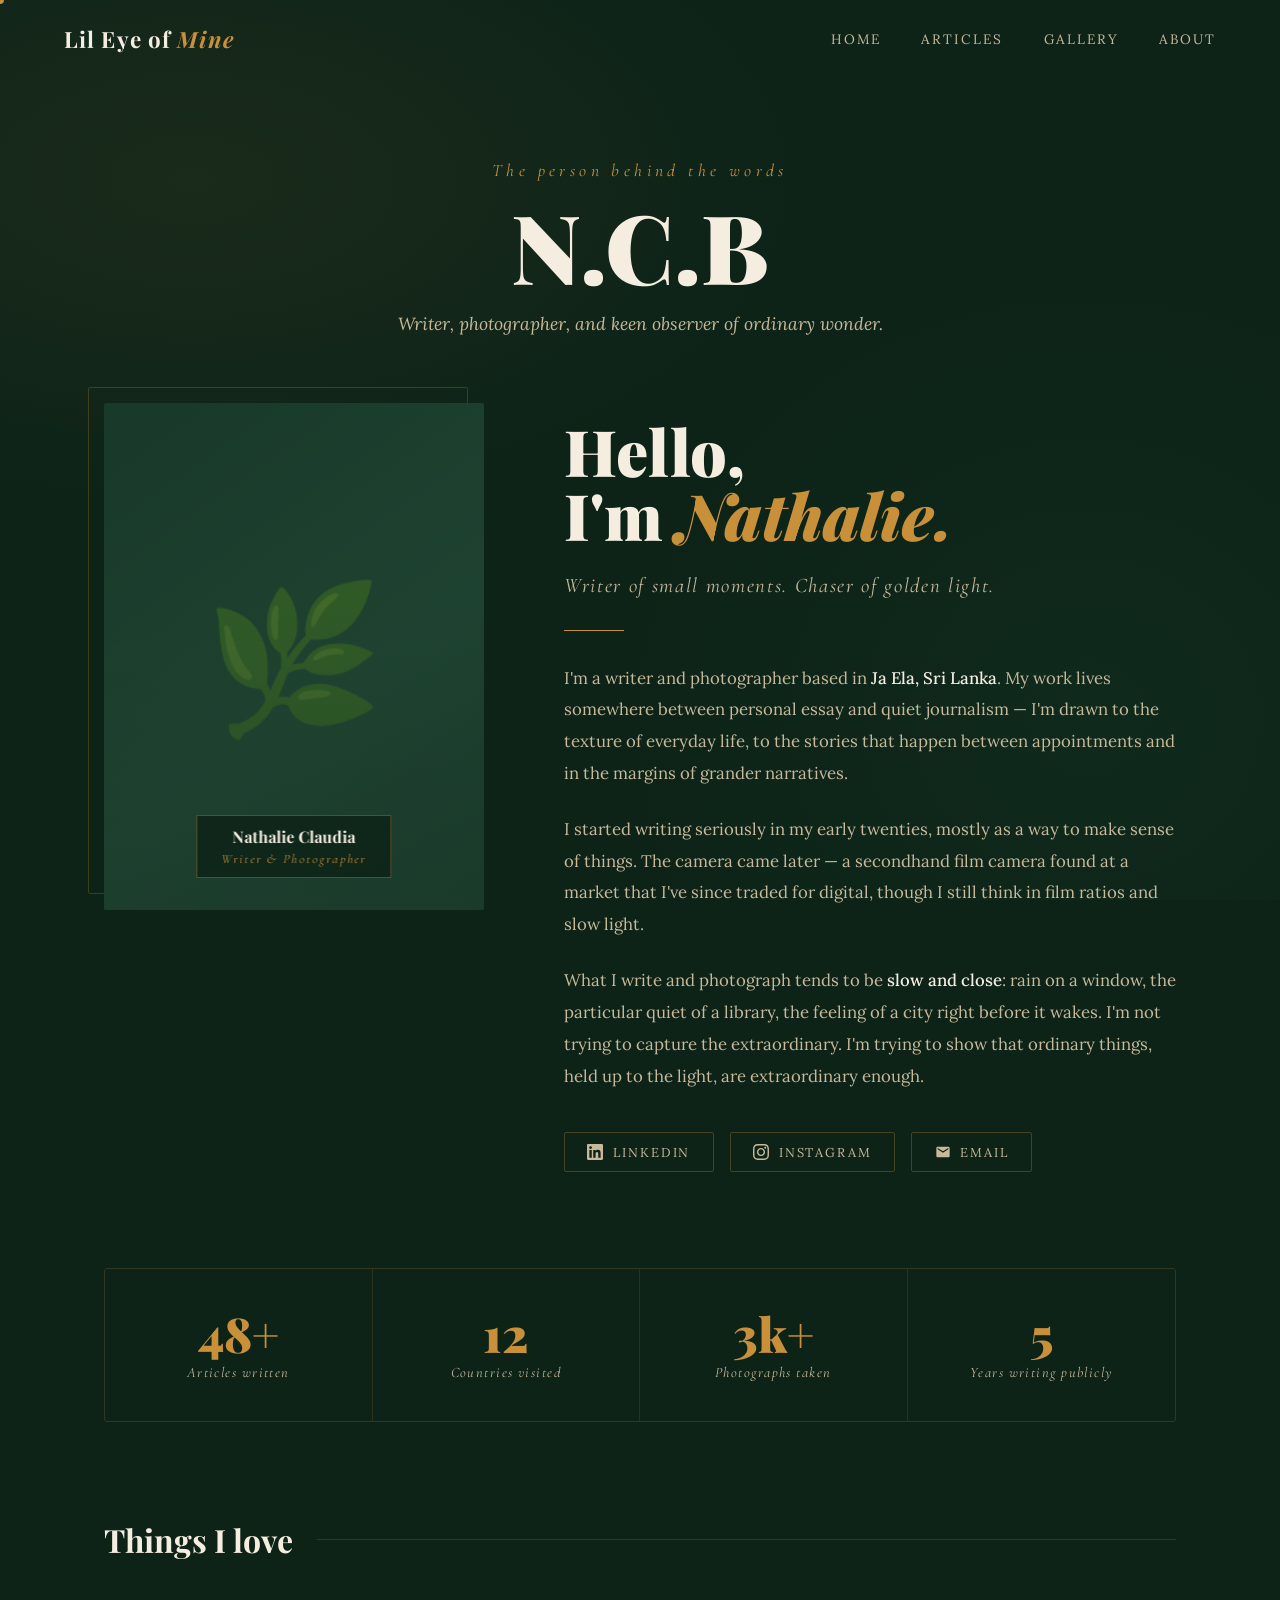
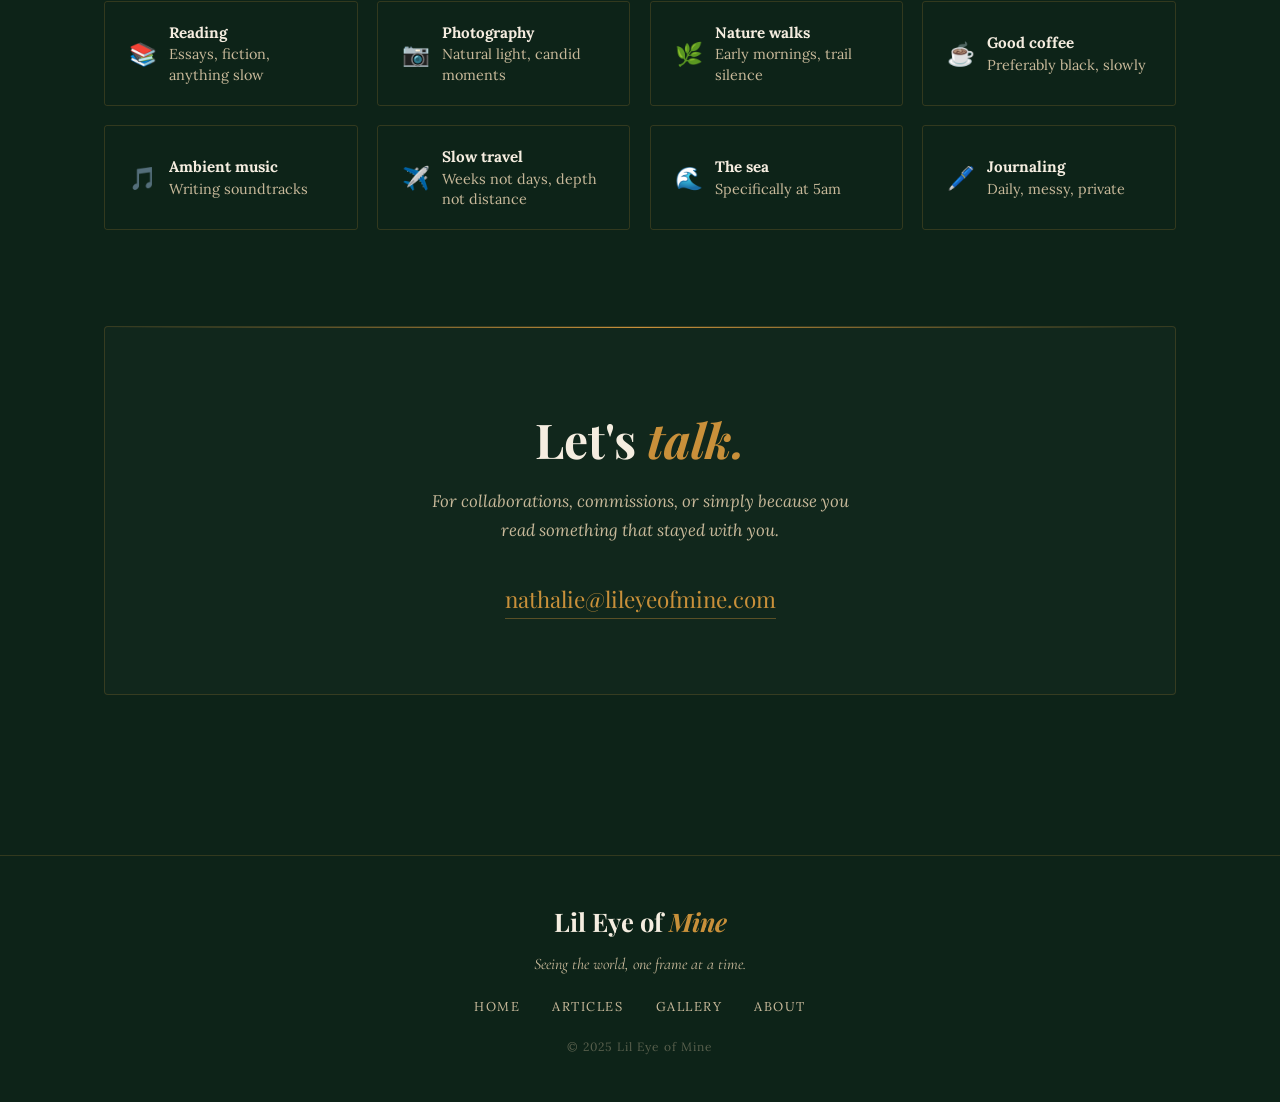
==== about.html @ 5d55c8c0 "deploy" ====
<!DOCTYPE html>
<html lang="en">
<head>
<meta charset="UTF-8">
<meta name="viewport" content="width=device-width, initial-scale=1.0">
<title>About — Lil Eye of Mine</title>
<link rel="preconnect" href="https://fonts.googleapis.com">
<link href="https://fonts.googleapis.com/css2?family=Playfair+Display:ital,wght@0,400;0,700;0,900;1,400;1,700&family=Lora:ital,wght@0,400;0,500;1,400&family=Cormorant+Garamond:ital,wght@0,300;1,300;1,400&display=swap" rel="stylesheet">
<link rel="stylesheet" href="shared.css">
<link rel="stylesheet" href="about.css">
</head>
<body>
<div class="static-bg"></div>

<nav class="nav" id="mainNav">
  <a href="index.html" class="nav-logo">Lil Eye of <span>Mine</span></a>
  <div class="nav-links">
    <a href="index.html">Home</a>
    <a href="articles.html">Articles</a>
    <a href="gallery.html">Gallery</a>
    <a href="about.html">About</a>
  </div>
</nav>

<div class="page-header reveal">
  <span class="page-header-tag">The person behind the words</span>
  <h1>N.C.B</h1>
  <p>Writer, photographer, and keen observer of ordinary wonder.</p>
</div>

<div class="about-page">

  <!-- INTRO -->
  <div class="about-intro">

    <div class="portrait-col reveal">
      <div class="portrait-main">
        <div class="portrait-main-placeholder">🌿</div>
      </div>
      <div class="portrait-tag">
        <strong>Nathalie Claudia</strong>
        <em>Writer & Photographer</em>
      </div>
    </div>

    <div class="about-text-col reveal">
      <h1 class="about-name">Hello,<br>I'm <em>Nathalie.</em></h1>
      <p class="about-tagline">Writer of small moments. Chaser of golden light.</p>
      <div class="about-divider"></div>
      <div class="about-bio">
        <p>I'm a writer and photographer based in <strong>Ja Ela, Sri Lanka</strong>. My work lives somewhere between personal essay and quiet journalism — I'm drawn to the texture of everyday life, to the stories that happen between appointments and in the margins of grander narratives.</p>
        <p>I started writing seriously in my early twenties, mostly as a way to make sense of things. The camera came later — a secondhand film camera found at a market that I've since traded for digital, though I still think in film ratios and slow light.</p>
        <p>What I write and photograph tends to be <strong>slow and close</strong>: rain on a window, the particular quiet of a library, the feeling of a city right before it wakes. I'm not trying to capture the extraordinary. I'm trying to show that ordinary things, held up to the light, are extraordinary enough.</p>
      </div>

      <div class="social-links">
        <a href="#" class="social-link">
          <svg viewBox="0 0 24 24"><path d="M20.447 20.452h-3.554v-5.569c0-1.328-.027-3.037-1.852-3.037-1.853 0-2.136 1.445-2.136 2.939v5.667H9.351V9h3.414v1.561h.046c.477-.9 1.637-1.85 3.37-1.85 3.601 0 4.267 2.37 4.267 5.455v6.286zM5.337 7.433c-1.144 0-2.063-.926-2.063-2.065 0-1.138.92-2.063 2.063-2.063 1.14 0 2.064.925 2.064 2.063 0 1.139-.925 2.065-2.064 2.065zm1.782 13.019H3.555V9h3.564v11.452zM22.225 0H1.771C.792 0 0 .774 0 1.729v20.542C0 23.227.792 24 1.771 24h20.451C23.2 24 24 23.227 24 22.271V1.729C24 .774 23.2 0 22.222 0h.003z"/></svg>
          LinkedIn
        </a>
        <a href="#" class="social-link">
          <svg viewBox="0 0 24 24"><path d="M12 2.163c3.204 0 3.584.012 4.85.07 3.252.148 4.771 1.691 4.919 4.919.058 1.265.069 1.645.069 4.849 0 3.205-.012 3.584-.069 4.849-.149 3.225-1.664 4.771-4.919 4.919-1.266.058-1.644.07-4.85.07-3.204 0-3.584-.012-4.849-.07-3.26-.149-4.771-1.699-4.919-4.92-.058-1.265-.07-1.644-.07-4.849 0-3.204.013-3.583.07-4.849.149-3.227 1.664-4.771 4.919-4.919 1.266-.057 1.645-.069 4.849-.069zm0-2.163c-3.259 0-3.667.014-4.947.072-4.358.2-6.78 2.618-6.98 6.98-.059 1.281-.073 1.689-.073 4.948 0 3.259.014 3.668.072 4.948.2 4.358 2.618 6.78 6.98 6.98 1.281.058 1.689.072 4.948.072 3.259 0 3.668-.014 4.948-.072 4.354-.2 6.782-2.618 6.979-6.98.059-1.28.073-1.689.073-4.948 0-3.259-.014-3.667-.072-4.947-.196-4.354-2.617-6.78-6.979-6.98-1.281-.059-1.69-.073-4.949-.073zm0 5.838c-3.403 0-6.162 2.759-6.162 6.162s2.759 6.163 6.162 6.163 6.162-2.759 6.162-6.163c0-3.403-2.759-6.162-6.162-6.162zm0 10.162c-2.209 0-4-1.79-4-4 0-2.209 1.791-4 4-4s4 1.791 4 4c0 2.21-1.791 4-4 4zm6.406-11.845c-.796 0-1.441.645-1.441 1.44s.645 1.44 1.441 1.44c.795 0 1.439-.645 1.439-1.44s-.644-1.44-1.439-1.44z"/></svg>
          Instagram
        </a>

        <a href="mailto:amara@lileyeofmine.com" class="social-link">
          <svg viewBox="0 0 24 24"><path d="M20 4H4c-1.1 0-2 .9-2 2v12c0 1.1.9 2 2 2h16c1.1 0 2-.9 2-2V6c0-1.1-.9-2-2-2zm0 4l-8 5-8-5V6l8 5 8-5v2z"/></svg>
          Email
        </a>
      </div>
    </div>
  </div>

  <!-- STATS -->
  <div class="stats-strip reveal">
    <div class="stat-item">
      <div class="stat-number">48+</div>
      <div class="stat-label">Articles written</div>
    </div>
    <div class="stat-item">
      <div class="stat-number">12</div>
      <div class="stat-label">Countries visited</div>
    </div>
    <div class="stat-item">
      <div class="stat-number">3k+</div>
      <div class="stat-label">Photographs taken</div>
    </div>
    <div class="stat-item">
      <div class="stat-number">5</div>
      <div class="stat-label">Years writing publicly</div>
    </div>
  </div>

  <!-- INTERESTS -->
  <div class="interests-section">
    <h2 class="interests-heading reveal">Things I love</h2>
    <div class="interests-grid">
      <div class="interest-pill reveal">
        <div class="interest-icon">📚</div>
        <div class="interest-text"><strong>Reading</strong>Essays, fiction, anything slow</div>
      </div>
      <div class="interest-pill reveal">
        <div class="interest-icon">📷</div>
        <div class="interest-text"><strong>Photography</strong>Natural light, candid moments</div>
      </div>
      <div class="interest-pill reveal">
        <div class="interest-icon">🌿</div>
        <div class="interest-text"><strong>Nature walks</strong>Early mornings, trail silence</div>
      </div>
      <div class="interest-pill reveal">
        <div class="interest-icon">☕</div>
        <div class="interest-text"><strong>Good coffee</strong>Preferably black, slowly</div>
      </div>
      <div class="interest-pill reveal">
        <div class="interest-icon">🎵</div>
        <div class="interest-text"><strong>Ambient music</strong>Writing soundtracks</div>
      </div>
      <div class="interest-pill reveal">
        <div class="interest-icon">✈️</div>
        <div class="interest-text"><strong>Slow travel</strong>Weeks not days, depth not distance</div>
      </div>
      <div class="interest-pill reveal">
        <div class="interest-icon">🌊</div>
        <div class="interest-text"><strong>The sea</strong>Specifically at 5am</div>
      </div>
      <div class="interest-pill reveal">
        <div class="interest-icon">🖊️</div>
        <div class="interest-text"><strong>Journaling</strong>Daily, messy, private</div>
      </div>
    </div>
  </div>

  <!-- CONTACT -->
  <div class="contact-section reveal">
    <h2>Let's <em>talk.</em></h2>
    <p>For collaborations, commissions, or simply because you read something that stayed with you.</p>
    <a href="mailto:nathalie@gmail.com" class="contact-email">nathalie@lileyeofmine.com</a>
  </div>

</div>

<footer class="footer">
  <div class="footer-inner">
    <div class="footer-logo">Lil Eye of <span>Mine</span></div>
    <p class="footer-tagline">Seeing the world, one frame at a time.</p>
    <div class="footer-links">
      <a href="index.html">Home</a>
      <a href="articles.html">Articles</a>
      <a href="gallery.html">Gallery</a>
      <a href="about.html">About</a>
    </div>
    <p class="footer-copy">© 2025 Lil Eye of Mine</p>
  </div>
</footer>

<script src="shared.js"></script>
</body>
</html>
---- shared.css ----
/* ═══════════════════════════════════════════
   LEAF & INK — Shared Stylesheet
   Palette: Forest Green · Warm Cream · Gold
   ═══════════════════════════════════════════ */

:root {
  --green-deep:   #0d2318;
  --green-mid:    #1a3a2a;
  --green-light:  #2a5540;
  --cream:        #f5ede0;
  --cream-muted:  #c8b99a;
  --gold:         #c9903a;
  --gold-dim:     rgba(201,144,58,0.4);
  --gold-glow:    rgba(201,144,58,0.15);
}

*, *::before, *::after { box-sizing: border-box; margin: 0; padding: 0; }

html { scroll-behavior: smooth; }

/* ── CUSTOM CURSOR ── */
* { cursor: none !important; }

.cursor-dot {
  position: fixed;
  top: 0; left: 0;
  width: 8px; height: 8px;
  background: var(--gold);
  border-radius: 50%;
  pointer-events: none;
  z-index: 9999;
  transform: translate(-50%, -50%);
  transition: transform 0.1s ease, background 0.3s ease, width 0.3s ease, height 0.3s ease;
  mix-blend-mode: normal;
}

.cursor-ring {
  position: fixed;
  top: 0; left: 0;
  width: 36px; height: 36px;
  border: 1px solid rgba(201,144,58,0.6);
  border-radius: 50%;
  pointer-events: none;
  z-index: 9998;
  transform: translate(-50%, -50%);
  transition: transform 0.12s ease, width 0.35s ease, height 0.35s ease,
              border-color 0.35s ease, background 0.35s ease;
}

/* Hover state — grows ring, dot pulses gold */
body.cursor-hover .cursor-dot {
  width: 10px; height: 10px;
  background: var(--cream);
}

body.cursor-hover .cursor-ring {
  width: 52px; height: 52px;
  border-color: var(--gold);
  background: rgba(201,144,58,0.07);
}

/* Click state */
body.cursor-click .cursor-dot {
  width: 6px; height: 6px;
  background: var(--cream);
}

body.cursor-click .cursor-ring {
  width: 22px; height: 22px;
  border-color: var(--cream);
  background: rgba(201,144,58,0.15);
}

body {
  background: var(--green-deep);
  color: var(--cream);
  font-family: 'Lora', serif;
  min-height: 100vh;
  overflow-x: hidden;
}

/* ── KEYFRAMES ── */
@keyframes fadeUp {
  to { opacity: 1; transform: translateY(0); }
}

@keyframes fadeIn {
  from { opacity: 0; }
  to   { opacity: 1; }
}

@keyframes shimmer {
  0%   { background-position: -200% center; }
  100% { background-position: 200% center; }
}

/* ── NAVIGATION ── */
.nav {
  position: fixed; top: 0; left: 0; right: 0; z-index: 100;
  display: flex; align-items: center; justify-content: space-between;
  padding: 1.5rem clamp(1.5rem, 5vw, 4rem);
  transition: background 0.4s, backdrop-filter 0.4s;
}

.nav.scrolled {
  background: rgba(13,35,24,0.92);
  backdrop-filter: blur(12px);
  border-bottom: 1px solid rgba(201,144,58,0.15);
}

.nav-logo {
  font-family: 'Playfair Display', serif;
  font-size: 1.4rem; font-weight: 700;
  color: var(--cream); text-decoration: none;
  letter-spacing: 0.05em;
}

.nav-logo span { color: var(--gold); font-style: italic; }

.nav-links {
  display: flex; gap: 2.5rem;
}

.nav-links a {
  font-family: 'Lora', serif;
  font-size: 0.85rem; letter-spacing: 0.15em;
  text-transform: uppercase; text-decoration: none;
  color: var(--cream-muted); transition: color 0.3s;
  position: relative;
}

.nav-links a::after {
  content: ''; position: absolute; bottom: -4px; left: 0; right: 0;
  height: 1px; background: var(--gold);
  transform: scaleX(0); transform-origin: left;
  transition: transform 0.3s ease;
}

.nav-links a:hover { color: var(--cream); }
.nav-links a:hover::after { transform: scaleX(1); }

/* ── PAGE HEADER ── */
.page-header {
  position: relative; z-index: 2;
  padding: 10rem clamp(1.5rem, 5vw, 6rem) 4rem;
  max-width: 1300px; margin: 0 auto;
  text-align: center;
}

.page-header-tag {
  font-family: 'Cormorant Garamond', serif;
  font-style: italic; font-size: 1.1rem;
  color: var(--gold); letter-spacing: 0.25em;
  display: block; margin-bottom: 1rem;
}

.page-header h1 {
  font-family: 'Playfair Display', serif;
  font-size: clamp(3rem, 8vw, 6rem);
  font-weight: 900; color: var(--cream);
  line-height: 1.0; margin-bottom: 1rem;
}

.page-header p {
  font-family: 'Lora', serif;
  font-style: italic; font-size: 1.1rem;
  color: var(--cream-muted); max-width: 520px;
  margin: 0 auto; line-height: 1.7;
}

/* ── FOOTER ── */
.footer {
  position: relative; z-index: 2;
  border-top: 1px solid rgba(201,144,58,0.2);
  margin-top: 4rem;
  padding: 3rem clamp(1.5rem, 5vw, 4rem);
}

.footer-inner {
  max-width: 1300px; margin: 0 auto;
  display: flex; flex-direction: column; align-items: center;
  gap: 1rem; text-align: center;
}

.footer-logo {
  font-family: 'Playfair Display', serif;
  font-size: 1.6rem; font-weight: 700; color: var(--cream);
}

.footer-logo span { color: var(--gold); font-style: italic; }

.footer-tagline {
  font-family: 'Cormorant Garamond', serif;
  font-style: italic; font-size: 1rem;
  color: var(--cream-muted);
}

.footer-links {
  display: flex; gap: 2rem; flex-wrap: wrap; justify-content: center;
  margin: 0.5rem 0;
}

.footer-links a {
  font-family: 'Lora', serif; font-size: 0.8rem;
  letter-spacing: 0.12em; text-transform: uppercase;
  color: var(--cream-muted); text-decoration: none;
  transition: color 0.3s;
}

.footer-links a:hover { color: var(--gold); }

.footer-copy {
  font-family: 'Lora', serif; font-size: 0.75rem;
  color: rgba(200,185,154,0.4); letter-spacing: 0.08em;
}

/* ── STATIC BG (non-homepage) ── */
.static-bg {
  position: fixed; inset: 0; z-index: 0;
  background:
    radial-gradient(ellipse 80% 60% at 15% 20%, rgba(201,144,58,0.07) 0%, transparent 60%),
    radial-gradient(ellipse 60% 80% at 85% 80%, rgba(26,80,50,0.15) 0%, transparent 60%),
    var(--green-deep);
}

/* ── UTILITY ── */
.visually-hidden { position: absolute; width: 1px; height: 1px; overflow: hidden; clip: rect(0,0,0,0); }

/* ── SCROLL REVEAL ── */
.reveal {
  opacity: 0; transform: translateY(28px);
  transition: opacity 0.8s ease, transform 0.8s ease;
}

.reveal.visible { opacity: 1; transform: translateY(0); }

/* ══════════════════════════════════════
   FAT BEE FOLLOWER
   ══════════════════════════════════════ */

.bee-follower {
  position: fixed;
  pointer-events: none;
  z-index: 9997;
  transition: opacity 0.4s;
  transform: translate(-50%, -50%);
}

.bee-body {
  position: relative;
  width: 38px;
  height: 38px;
  display: flex;
  align-items: center;
  justify-content: center;
}

/* ── WINGS ── */
.bee-wing {
  position: absolute;
  width: 20px;
  height: 13px;
  background: rgba(220, 240, 255, 0.78);
  border-radius: 50% 50% 50% 50% / 60% 60% 40% 40%;
  border: 1px solid rgba(180, 220, 255, 0.5);
  top: -6px;
  animation: wingFlap 0.13s ease-in-out infinite alternate;
  transform-origin: bottom center;
}

.bee-wing-l {
  left: 0px;
  transform-origin: bottom right;
  animation-name: wingFlapL;
}

.bee-wing-r {
  right: 0px;
  transform-origin: bottom left;
  animation-name: wingFlapR;
}

@keyframes wingFlapL {
  from { transform: rotate(-25deg) scaleY(1);   }
  to   { transform: rotate(-5deg)  scaleY(0.75); }
}

@keyframes wingFlapR {
  from { transform: rotate(25deg)  scaleY(1);   }
  to   { transform: rotate(5deg)   scaleY(0.75); }
}

/* ── TORSO ── */
.bee-torso {
  position: relative;
  width: 26px;
  height: 30px;
  background: #f5c842;
  border-radius: 50% 50% 45% 45% / 55% 55% 50% 50%;
  display: flex;
  flex-direction: column;
  align-items: center;
  justify-content: center;
  gap: 3px;
  box-shadow:
    inset 0 3px 6px rgba(255,255,255,0.35),
    inset 0 -3px 5px rgba(180,110,0,0.25),
    0 2px 8px rgba(0,0,0,0.25);
  overflow: visible;
  margin-top: 4px;
}

/* ── STRIPES ── */
.bee-stripe {
  width: 80%;
  height: 4px;
  background: #2a1a00;
  border-radius: 2px;
  opacity: 0.85;
}

/* ── FACE ── */
.bee-face {
  position: absolute;
  top: 4px;
  display: flex;
  gap: 5px;
  align-items: center;
  justify-content: center;
  width: 100%;
}

.bee-eye {
  width: 5px;
  height: 6px;
  background: #1a1000;
  border-radius: 50%;
  position: relative;
}

/* Cute eye shine */
.bee-eye::after {
  content: '';
  position: absolute;
  top: 1px; right: 1px;
  width: 2px; height: 2px;
  background: rgba(255,255,255,0.9);
  border-radius: 50%;
}

/* ── STINGER ── */
.bee-stinger {
  position: absolute;
  bottom: -5px;
  width: 5px;
  height: 6px;
  background: #c89a20;
  border-radius: 0 0 40% 40%;
  clip-path: polygon(20% 0%, 80% 0%, 50% 100%);
}

/* ── IDLE — tiny spin in place ── */
.bee-idle .bee-body {
  animation: beeIdle 2.5s ease-in-out infinite;
}

@keyframes beeIdle {
  0%   { transform: rotate(0deg)   translateY(0);   }
  25%  { transform: rotate(8deg)   translateY(-3px); }
  50%  { transform: rotate(-8deg)  translateY(2px);  }
  75%  { transform: rotate(5deg)   translateY(-2px); }
  100% { transform: rotate(0deg)   translateY(0);   }
}
---- about.css ----
.about-page {
  position: relative; z-index: 2;
  max-width: 1200px; margin: 0 auto;
  padding: 0 clamp(1.5rem, 5vw, 6rem) 6rem;
}

/* ── INTRO BLOCK ── */
.about-intro {
  display: grid;
  grid-template-columns: 380px 1fr;
  gap: 5rem;
  align-items: start;
  margin-bottom: 6rem;
}

.portrait-col { position: relative; }

.portrait-main {
  width: 100%; aspect-ratio: 3/4;
  background: var(--green-mid);
  border-radius: 2px; overflow: hidden;
  position: relative; z-index: 1;
}

.portrait-main-placeholder {
  width: 100%; height: 100%;
  background: linear-gradient(145deg, #1a3a2a 0%, #2a5540 60%, #1a3a2a 100%);
  display: flex; align-items: center; justify-content: center;
  font-size: 9rem; opacity: 0.35;
}

.portrait-main::after {
  content: '';
  position: absolute; inset: 0;
  background: linear-gradient(to top, rgba(26,58,42,0.5) 0%, transparent 60%);
}

/* Decorative frame lines */
.portrait-col::before {
  content: '';
  position: absolute;
  top: -16px; left: -16px; right: 16px; bottom: 16px;
  border: 1px solid rgba(201,144,58,0.25);
  border-radius: 2px; z-index: 0;
}

/* Gold accent tag on portrait */
.portrait-tag {
  position: absolute; bottom: 2rem; left: 50%; transform: translateX(-50%);
  z-index: 2;
  background: rgba(13,35,24,0.85);
  border: 1px solid var(--gold-dim);
  padding: 0.6rem 1.5rem;
  backdrop-filter: blur(8px);
  text-align: center; white-space: nowrap;
}

.portrait-tag strong {
  font-family: 'Playfair Display', serif;
  font-size: 1rem; color: var(--cream); display: block;
}

.portrait-tag em {
  font-family: 'Cormorant Garamond', serif;
  font-style: italic; font-size: 0.8rem; color: var(--gold);
  letter-spacing: 0.15em;
}

/* ── TEXT COLUMN ── */
.about-text-col { padding-top: 1rem; }

.about-name {
  font-family: 'Playfair Display', serif;
  font-size: clamp(3rem, 5vw, 4.5rem);
  font-weight: 900; color: var(--cream);
  line-height: 1.0; margin-bottom: 0.4em;
}

.about-name em { color: var(--gold); font-style: italic; }

.about-tagline {
  font-family: 'Cormorant Garamond', serif;
  font-style: italic; font-size: 1.3rem;
  color: var(--cream-muted); letter-spacing: 0.08em;
  margin-bottom: 2rem;
}

.about-divider {
  width: 60px; height: 1px; background: var(--gold);
  margin-bottom: 2rem;
}

.about-bio p {
  font-family: 'Lora', serif;
  font-size: 1.05rem; color: var(--cream-muted);
  line-height: 1.9; margin-bottom: 1.4em;
}

.about-bio p strong { color: var(--cream); font-weight: 500; }

/* ── SOCIAL LINKS ── */
.social-links {
  display: flex; gap: 1rem; flex-wrap: wrap;
  margin-top: 2.5rem;
}

.social-link {
  display: flex; align-items: center; gap: 0.6rem;
  font-family: 'Lora', serif; font-size: 0.8rem;
  letter-spacing: 0.15em; text-transform: uppercase;
  color: var(--cream-muted); text-decoration: none;
  border: 1px solid rgba(201,144,58,0.3);
  padding: 0.65rem 1.4rem; border-radius: 2px;
  transition: all 0.3s;
}

.social-link:hover {
  color: var(--gold); border-color: var(--gold);
  background: rgba(201,144,58,0.06);
  transform: translateY(-2px);
}

.social-link svg {
  width: 16px; height: 16px; fill: currentColor;
  flex-shrink: 0;
}

/* ── STATS STRIP ── */
.stats-strip {
  display: grid;
  grid-template-columns: repeat(4, 1fr);
  border: 1px solid rgba(201,144,58,0.2);
  border-radius: 3px; overflow: hidden;
  margin-bottom: 6rem;
}

.stat-item {
  padding: 2.5rem 2rem; text-align: center;
  border-right: 1px solid rgba(201,144,58,0.15);
  transition: background 0.3s;
}

.stat-item:last-child { border-right: none; }
.stat-item:hover { background: rgba(201,144,58,0.04); }

.stat-number {
  font-family: 'Playfair Display', serif;
  font-size: 3rem; font-weight: 900;
  color: var(--gold); line-height: 1;
  margin-bottom: 0.4rem;
}

.stat-label {
  font-family: 'Cormorant Garamond', serif;
  font-style: italic; font-size: 0.9rem;
  color: var(--cream-muted); letter-spacing: 0.1em;
}

/* ── INTERESTS ── */
.interests-section { margin-bottom: 6rem; }

.interests-heading {
  font-family: 'Playfair Display', serif;
  font-size: 2rem; color: var(--cream);
  margin-bottom: 2.5rem;
  display: flex; align-items: center; gap: 1.5rem;
}

.interests-heading::after {
  content: ''; flex: 1; height: 1px; background: rgba(201,144,58,0.2);
}

.interests-grid {
  display: grid;
  grid-template-columns: repeat(auto-fill, minmax(200px, 1fr));
  gap: 1.2rem;
}

.interest-pill {
  border: 1px solid rgba(201,144,58,0.2);
  border-radius: 3px; padding: 1.25rem 1.5rem;
  display: flex; align-items: center; gap: 0.75rem;
  transition: all 0.3s;
}

.interest-pill:hover {
  border-color: var(--gold);
  background: rgba(201,144,58,0.05);
  transform: translateY(-3px);
}

.interest-icon { font-size: 1.4rem; }

.interest-text {
  font-family: 'Lora', serif; font-size: 0.9rem;
  color: var(--cream-muted); line-height: 1.4;
}

.interest-text strong {
  display: block; color: var(--cream);
  font-size: 0.95rem; margin-bottom: 0.1rem;
}

/* ── CONTACT ── */
.contact-section {
  text-align: center;
  padding: 5rem 2rem;
  border: 1px solid rgba(201,144,58,0.2);
  border-radius: 4px;
  background: rgba(245,237,224,0.02);
  position: relative; overflow: hidden;
}

.contact-section::before {
  content: '';
  position: absolute; top: 0; left: 0; right: 0; height: 1px;
  background: linear-gradient(90deg, transparent, var(--gold), transparent);
}

.contact-section h2 {
  font-family: 'Playfair Display', serif;
  font-size: clamp(2rem, 4vw, 3rem);
  color: var(--cream); margin-bottom: 1rem;
}

.contact-section h2 em { color: var(--gold); font-style: italic; }

.contact-section p {
  font-family: 'Lora', serif; font-style: italic;
  color: var(--cream-muted); font-size: 1.05rem;
  max-width: 440px; margin: 0 auto 2.5rem; line-height: 1.7;
}

.contact-email {
  font-family: 'Playfair Display', serif;
  font-size: 1.4rem; color: var(--gold);
  text-decoration: none;
  border-bottom: 1px solid var(--gold-dim);
  padding-bottom: 4px;
  transition: border-color 0.3s;
}

.contact-email:hover { border-color: var(--gold); }

@media (max-width: 900px) {
  .about-intro { grid-template-columns: 1fr; gap: 3rem; }
  .portrait-col { max-width: 320px; margin: 0 auto; }
  .stats-strip { grid-template-columns: 1fr 1fr; }
  .stat-item:nth-child(2) { border-right: none; }
  .stat-item:nth-child(3) { border-top: 1px solid rgba(201,144,58,0.15); }
  .stat-item:nth-child(4) { border-top: 1px solid rgba(201,144,58,0.15); border-right: none; }
}
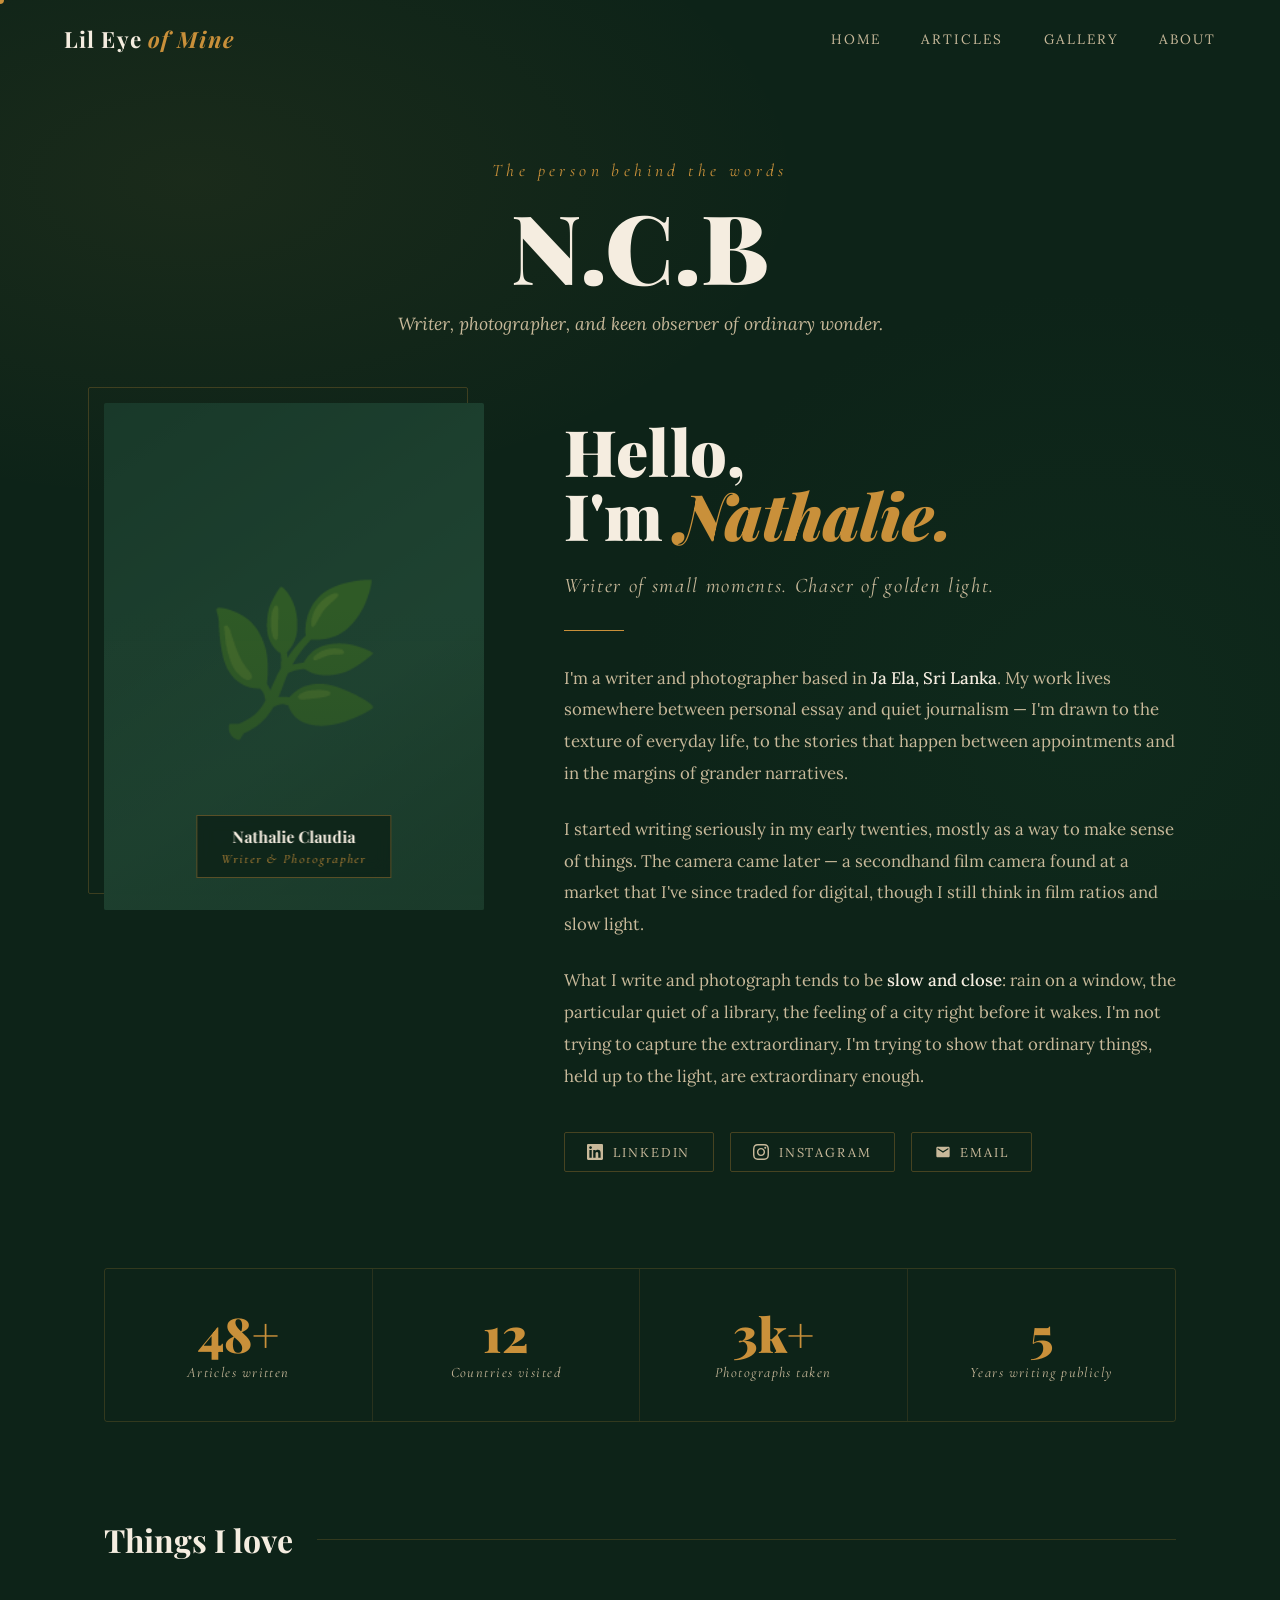
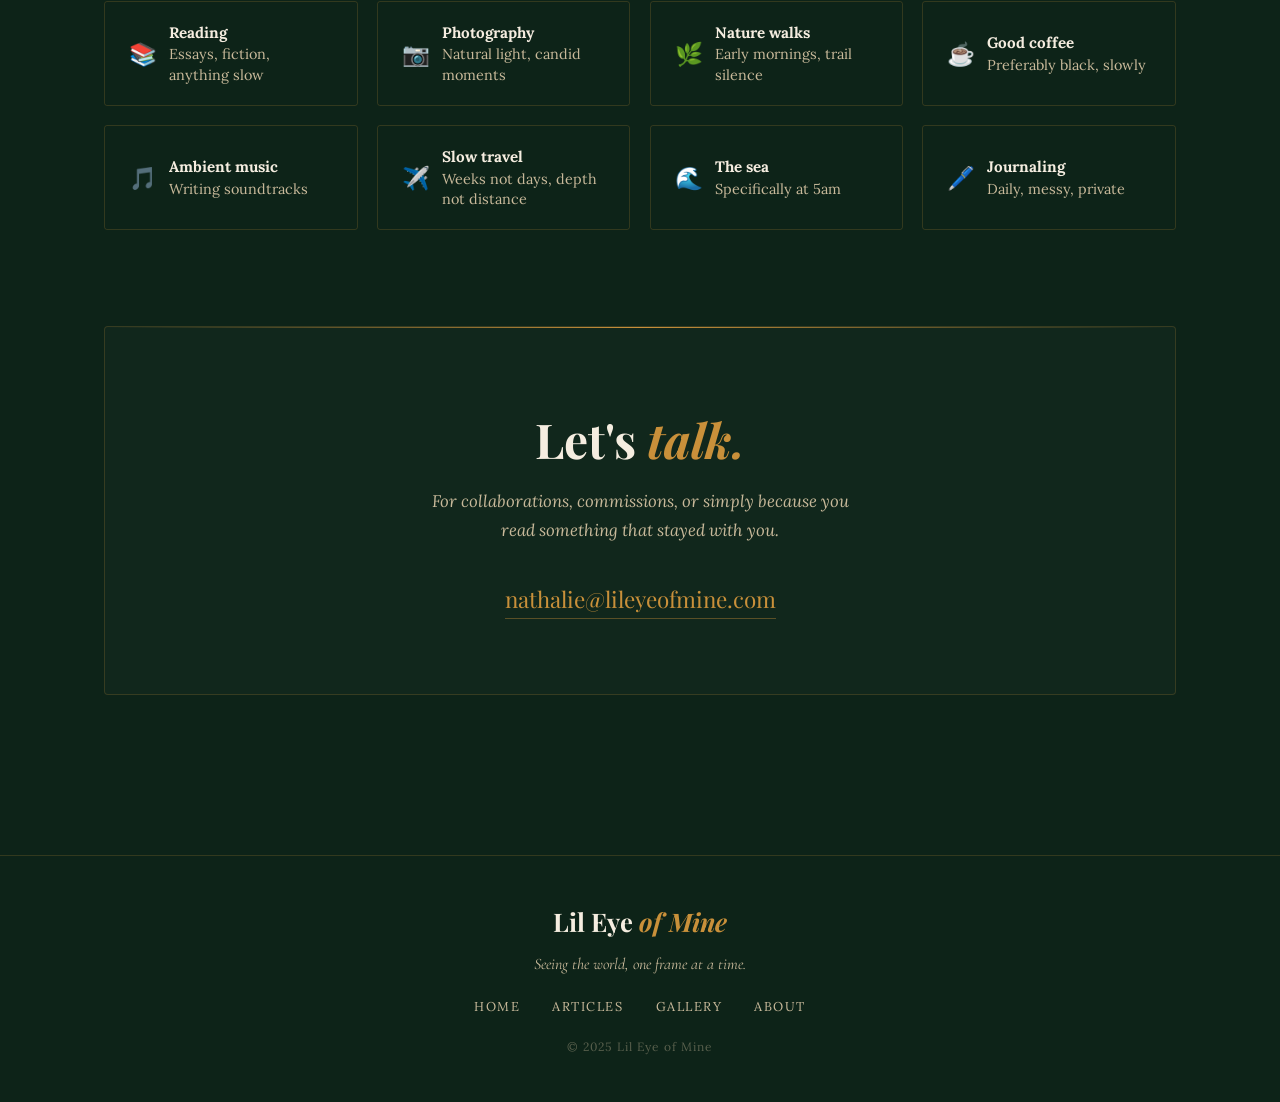
==== commit 0901f34b: "nav, footer font color change ("of mine")" ====
--- a/about.html
+++ b/about.html
@@ -13,7 +13,7 @@
 <div class="static-bg"></div>
 
 <nav class="nav" id="mainNav">
-  <a href="index.html" class="nav-logo">Lil Eye of <span>Mine</span></a>
+  <a href="index.html" class="nav-logo">Lil Eye <span>of Mine</span></a>
   <div class="nav-links">
     <a href="index.html">Home</a>
     <a href="articles.html">Articles</a>
@@ -141,7 +141,7 @@
 
 <footer class="footer">
   <div class="footer-inner">
-    <div class="footer-logo">Lil Eye of <span>Mine</span></div>
+    <div class="footer-logo">Lil Eye <span>of Mine</span></div>
     <p class="footer-tagline">Seeing the world, one frame at a time.</p>
     <div class="footer-links">
       <a href="index.html">Home</a>
